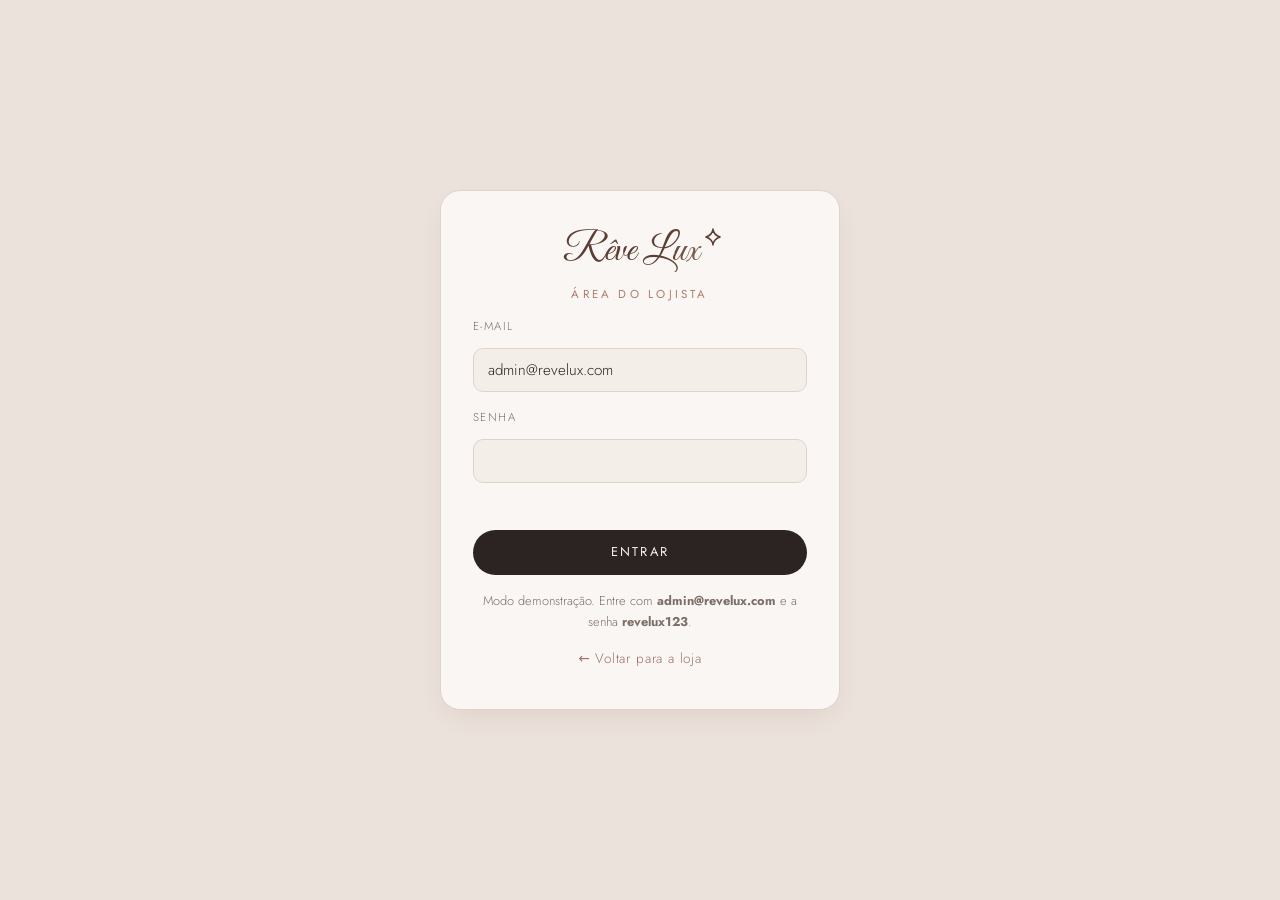
==== admin.html @ dc0aebc9 "Loja funcional: catálogo, página de produto, sacola, favoritos, painel admin e esquema Supabase - st" ====
<!doctype html>
<html lang="pt-BR">
<head>
<meta charset="utf-8">
<meta name="viewport" content="width=device-width, initial-scale=1">
<meta name="robots" content="noindex">
<title>Painel Rêve Lux</title>
<link rel="preconnect" href="https://fonts.googleapis.com">
<link rel="preconnect" href="https://fonts.gstatic.com" crossorigin>
<link href="https://fonts.googleapis.com/css2?family=Cormorant+Garamond:ital,wght@0,400;0,500;0,600;1,400&family=Great+Vibes&family=Jost:wght@300;400;500&display=swap" rel="stylesheet">
<link rel="stylesheet" href="assets/css/style.css">
<link rel="stylesheet" href="assets/css/admin.css">
<script>try{var t=localStorage.getItem('rl-theme');if(t)document.documentElement.dataset.theme=t;}catch(e){}</script>
</head>
<body class="admin">

<!-- Login -->
<section class="login" id="login-view">
  <form class="login__card" id="login-form" novalidate>
    <span class="brand"><span class="brand__name">Rêve Lux</span><svg class="brand__star" viewBox="0 0 24 24" aria-hidden="true"><path d="M12 2.5c.5 4.6 2.6 7.6 8.5 9.5-5.9 1.9-8 4.9-8.5 9.5-.5-4.6-2.6-7.6-8.5-9.5 5.9-1.9 8-4.9 8.5-9.5z"/></svg></span>
    <p class="eyebrow">Área do lojista</p>
    <label class="field"><span>E-mail</span><input id="login-email" type="email" autocomplete="username" required></label>
    <label class="field"><span>Senha</span><input id="login-pass" type="password" autocomplete="current-password" required></label>
    <p class="form-error" id="login-error" role="alert"></p>
    <button class="btn btn--primary btn--block">Entrar</button>
    <p class="muted login__hint" id="login-hint"></p>
    <a class="link" href="index.html">← Voltar para a loja</a>
  </form>
</section>

<!-- Painel -->
<div class="panel" id="panel-view" hidden>
  <header class="panel__top">
    <a href="index.html" class="brand"><span class="brand__name">Rêve Lux</span><svg class="brand__star" viewBox="0 0 24 24" aria-hidden="true"><path d="M12 2.5c.5 4.6 2.6 7.6 8.5 9.5-5.9 1.9-8 4.9-8.5 9.5-.5-4.6-2.6-7.6-8.5-9.5 5.9-1.9 8-4.9 8.5-9.5z"/></svg></a>
    <span class="mode" id="mode"></span>
    <div class="panel__actions">
      <button class="icon-btn theme-toggle" aria-label="Alternar tema claro/escuro">
        <svg class="i-sun" viewBox="0 0 24 24"><circle cx="12" cy="12" r="4"/><path d="M12 2v2M12 20v2M4.9 4.9l1.4 1.4M17.7 17.7l1.4 1.4M2 12h2M20 12h2M4.9 19.1l1.4-1.4M17.7 6.3l1.4-1.4"/></svg>
        <svg class="i-moon" viewBox="0 0 24 24"><path d="M20 14.5A8 8 0 1 1 9.5 4a6.5 6.5 0 0 0 10.5 10.5z"/></svg>
      </button>
      <button class="btn btn--ghost btn--sm" id="logout">Sair</button>
    </div>
  </header>

  <main class="panel__main">
    <div class="panel__head">
      <div><p class="eyebrow">Catálogo</p><h1>Produtos</h1></div>
      <button class="btn btn--primary" id="new-btn">+ Novo produto</button>
    </div>

    <div class="stats" id="stats"></div>

    <div class="toolbar">
      <input type="search" id="filter" placeholder="Buscar por nome…" aria-label="Buscar produtos">
      <select id="filter-cat" aria-label="Filtrar por categoria"><option value="">Todas as categorias</option></select>
      <button class="btn btn--ghost btn--sm" id="reset-demo" hidden>Restaurar catálogo de exemplo</button>
    </div>

    <div class="table-wrap">
      <table class="table">
        <thead><tr><th>Produto</th><th>Categoria</th><th>Preço</th><th>Estoque</th><th>Status</th><th><span class="sr-only">Ações</span></th></tr></thead>
        <tbody id="rows"></tbody>
      </table>
    </div>
  </main>
</div>

<!-- Editor -->
<aside class="drawer" id="editor" aria-hidden="true">
  <form class="drawer__panel editor" id="form" novalidate>
    <button type="button" class="icon-btn drawer__close" aria-label="Fechar">✕</button>
    <h3 id="form-title">Novo produto</h3>

    <div class="editor__body">
      <label class="field"><span>Nome *</span><input id="f-name" required maxlength="120"></label>
      <div class="row2">
        <label class="field"><span>Categoria *</span><select id="f-category" required></select></label>
        <label class="field"><span>Selo</span><input id="f-tag" placeholder="Ex.: Novo, Últimas peças" maxlength="30"></label>
      </div>
      <div class="row3">
        <label class="field"><span>Preço (R$) *</span><input id="f-price" type="number" step="0.01" min="0" required></label>
        <label class="field"><span>Preço "de" (R$)</span><input id="f-compare" type="number" step="0.01" min="0" placeholder="Opcional"></label>
        <label class="field"><span>Estoque</span><input id="f-stock" type="number" step="1" min="0" value="0"></label>
      </div>

      <fieldset class="field">
        <legend>Fotos</legend>
        <div class="imgs" id="f-images"></div>
        <div class="imgs__add">
          <label class="btn btn--ghost btn--sm"><input type="file" id="f-upload" accept="image/*" multiple hidden>Enviar fotos</label>
          <input id="f-image-url" type="url" placeholder="ou cole o link de uma imagem">
          <button type="button" class="btn btn--ghost btn--sm" id="f-add-url">Adicionar</button>
        </div>
        <small class="muted">A primeira foto é a capa. Use fotos em 3:4 (ex.: 1200 × 1600 px).</small>
      </fieldset>

      <fieldset class="field">
        <legend>Cores</legend>
        <div id="f-colors" class="colors"></div>
        <button type="button" class="btn btn--ghost btn--sm" id="f-add-color">+ Cor</button>
      </fieldset>

      <label class="field"><span>Tamanhos (separados por vírgula)</span><input id="f-sizes" placeholder="PP, P, M, G, GG"></label>
      <label class="field"><span>Descrição</span><textarea id="f-description" rows="4" maxlength="2000"></textarea></label>
      <label class="field"><span>Detalhes (um por linha)</span><textarea id="f-details" rows="4" placeholder="Tecido: linho&#10;Lavar à mão"></textarea></label>

      <div class="toggles">
        <label><input type="checkbox" id="f-active" checked> Visível na loja</label>
        <label><input type="checkbox" id="f-new"> Mostrar em Novidades</label>
        <label><input type="checkbox" id="f-best"> Mostrar em Mais vendidos</label>
      </div>
      <p class="form-error" id="form-error" role="alert"></p>
    </div>

    <div class="editor__foot">
      <button type="button" class="btn btn--ghost" id="delete-btn" hidden>Excluir</button>
      <span class="confirm" id="confirm" hidden>Excluir mesmo? <button type="button" class="link" id="confirm-yes">Sim, excluir</button> <button type="button" class="link" id="confirm-no">Cancelar</button></span>
      <button class="btn btn--primary" id="save-btn">Salvar produto</button>
    </div>
  </form>
</aside>

<div class="toast" id="toast" role="status"></div>

<script src="assets/js/config.js"></script>
<script src="assets/js/data.js"></script>
<script src="assets/js/store.js"></script>
<script src="assets/js/admin.js"></script>
</body>
</html>
---- assets/css/style.css ----
/* ==========================================================
   Rêve Lux — Design tokens
   Paleta: pérola / marfim / nude, com rosé-gold só como acento.
   ========================================================== */
:root{
  --bg:#f4eee9;
  --surface:#faf6f3;
  --surface-2:#ebe2db;
  --text:#2b2422;
  --muted:#7c6e68;
  --line:#dfd3ca;
  --accent:#ad7d6e;
  --brown-1:#5a3e33;   /* marrom escuro do nome */
  --brown-2:#b48a72;   /* marrom claro do nome */          /* rosé-gold suave */
  --accent-strong:#9c6f61;
  --accent-soft:#e8d8ce;
  --on-accent:#ffffff;
  --shadow:0 10px 30px -12px rgba(120,80,65,.18);
  --ph-a:#ece0d7; --ph-b:#dcc6b8; /* placeholders de produto */
  --radius:14px;
  --serif:"Cormorant Garamond",Georgia,serif;
  --script:"Great Vibes",cursive;
  --sans:"Jost",system-ui,sans-serif;
  --t:.45s cubic-bezier(.4,0,.2,1);
  color-scheme:light;
}
@media (prefers-color-scheme:dark){
  :root:not([data-theme="light"]){
    --bg:#16120f; --surface:#1f1916; --surface-2:#261f1b; --text:#f2e9e4; --muted:#a8988f;
    --line:#352b26; --accent:#d4a998; --accent-strong:#e6c0b0; --accent-soft:#2e2420; --on-accent:#1b1411; --brown-1:#c9a088; --brown-2:#f0d6c4;
    --shadow:0 10px 30px -12px rgba(0,0,0,.6); --ph-a:#2a221e; --ph-b:#3a2e28; color-scheme:dark;
  }
}
:root[data-theme="dark"]{
  --bg:#16120f; --surface:#1f1916; --surface-2:#261f1b; --text:#f2e9e4; --muted:#a8988f;
  --line:#352b26; --accent:#d4a998; --accent-strong:#e6c0b0; --accent-soft:#2e2420; --on-accent:#1b1411; --brown-1:#c9a088; --brown-2:#f0d6c4;
  --shadow:0 10px 30px -12px rgba(0,0,0,.6); --ph-a:#2a221e; --ph-b:#3a2e28; color-scheme:dark;
}

/* ---------- Base ---------- */
*,*::before,*::after{box-sizing:border-box}
[hidden]{display:none!important}
html{scroll-behavior:smooth}
body{margin:0;background:var(--bg);color:var(--text);font:300 16px/1.6 var(--sans);-webkit-font-smoothing:antialiased;overflow-x:hidden}
/* transição suave de tema em todos os elementos coloridos */
body,body *{transition:background-color var(--t),color var(--t),border-color var(--t),fill var(--t),stroke var(--t),box-shadow var(--t)}
img{max-width:100%;display:block}
a{color:inherit;text-decoration:none}
ul{list-style:none;margin:0;padding:0}
h1,h2,h3{font-family:var(--serif);font-weight:500;line-height:1.1;margin:0}
h4{font:500 .8rem/1 var(--sans);letter-spacing:.18em;text-transform:uppercase;margin:0 0 1rem}
button{font:inherit;color:inherit;cursor:pointer}
svg{width:22px;height:22px;fill:none;stroke:currentColor;stroke-width:1.4;stroke-linecap:round;stroke-linejoin:round}
.container{width:min(1240px,100% - 32px);margin-inline:auto}
.muted{color:var(--muted)}
.eyebrow{font:400 .72rem/1 var(--sans);letter-spacing:.28em;text-transform:uppercase;color:var(--accent);margin:0 0 .8rem}
.script{font-family:var(--script);font-size:2.4rem;color:var(--accent);line-height:1}
.link{font-size:.85rem;letter-spacing:.06em;color:var(--accent-strong);border-bottom:1px solid transparent}
.link:hover{border-color:currentColor}
:focus-visible{outline:2px solid var(--accent);outline-offset:3px;border-radius:4px}

/* ---------- Buttons ---------- */
.btn{display:inline-flex;align-items:center;justify-content:center;gap:.5rem;padding:.95rem 1.8rem;border-radius:999px;border:1px solid transparent;font:400 .8rem/1 var(--sans);letter-spacing:.16em;text-transform:uppercase}
.btn--primary{background:var(--text);color:var(--bg)}
.btn--primary:hover{background:var(--accent-strong);color:var(--on-accent)}
.btn--ghost{border-color:var(--line);background:transparent}
.btn--ghost:hover{border-color:var(--accent)}
.btn--block{width:100%}
.icon-btn{position:relative;display:grid;place-items:center;width:42px;height:42px;border-radius:50%;border:0;background:transparent}
.icon-btn:hover{background:var(--accent-soft)}
.badge{position:absolute;top:4px;right:2px;min-width:17px;height:17px;padding:0 4px;border-radius:9px;background:var(--accent);color:var(--on-accent);font-size:.65rem;display:grid;place-items:center}

/* ---------- Announcement ---------- */
.announce{background:var(--surface-2);border-bottom:1px solid var(--line);height:36px;overflow:hidden;font-size:.72rem;letter-spacing:.14em;text-transform:uppercase;color:var(--muted)}
.announce__track{display:flex;flex-direction:column;animation:ticker 12s infinite}
.announce__track span{height:36px;display:grid;place-items:center;text-align:center;padding:0 16px}
@keyframes ticker{0%,28%{transform:translateY(0)}33%,61%{transform:translateY(-36px)}66%,94%{transform:translateY(-72px)}100%{transform:translateY(0)}}

/* ---------- Header ---------- */
.header{position:sticky;top:0;z-index:40;background:color-mix(in srgb,var(--bg) 88%,transparent);backdrop-filter:blur(14px);border-bottom:1px solid var(--line)}
.header__row{display:grid;grid-template-columns:auto 1fr auto;align-items:center;gap:1.5rem;height:76px}
.brand{position:relative;display:inline-flex;align-items:center;justify-content:center}
.brand__name{position:relative;color:var(--brown-1);background:linear-gradient(100deg,var(--brown-1) 0%,var(--brown-1) 30%,var(--brown-2) 50%,var(--brown-1) 70%,var(--brown-1) 100%);background-size:250% 100%;-webkit-background-clip:text;background-clip:text;-webkit-text-fill-color:transparent;animation:brandShift 6s ease-in-out infinite;padding:0 .15em}
.brand__star{width:.5em;height:.5em;font-size:2.5rem;align-self:flex-start;margin:-.05em 0 0 -.05em;stroke:var(--brown-1);stroke-width:1.8;fill:none;animation:twinkle 6s ease-in-out infinite}
@keyframes twinkle{0%,100%{transform:scale(1) rotate(0);stroke:var(--brown-1)}50%{transform:scale(1.12) rotate(12deg);stroke:var(--brown-2)}}
@keyframes brandShift{0%,100%{background-position:100% 0}50%{background-position:0 0}}
.manifesto__logo{width:140px;height:140px;border-radius:50%;object-fit:cover;margin:0 auto;border:1px solid var(--line);box-shadow:var(--shadow)}
.brand__name{font:400 2.5rem/1.1 var(--script)}
.search{display:flex;align-items:center;gap:.6rem;max-width:460px;width:100%;justify-self:center;background:var(--surface-2);border:1px solid var(--line);border-radius:999px;padding:0 1rem;height:44px;color:var(--muted)}
.search input{flex:1;border:0;background:transparent;outline:0;font:inherit;color:var(--text)}
.header__actions{display:flex;gap:.2rem}
.menu-toggle{display:none}
.theme-toggle .i-moon{display:none}
:root[data-theme="dark"] .theme-toggle .i-sun{display:none}
:root[data-theme="dark"] .theme-toggle .i-moon{display:block}
.nav ul{display:flex;justify-content:center;gap:2.4rem;height:46px;align-items:center;font-size:.78rem;letter-spacing:.16em;text-transform:uppercase}
.nav a{position:relative;padding:.4rem 0}
.nav a::after{content:"";position:absolute;left:0;right:0;bottom:0;height:1px;background:var(--accent);transform:scaleX(0);transition:transform var(--t)}
.nav a:hover::after{transform:scaleX(1)}
.nav__sale{color:var(--accent-strong)}

/* ---------- Placeholders de imagem ---------- */
.ph{position:relative;width:100%;height:100%;background:
  radial-gradient(120% 80% at 30% 10%,rgba(255,255,255,.55),transparent 60%),
  linear-gradient(160deg,var(--ph-a),var(--ph-b));overflow:hidden}
.ph::after{content:"";position:absolute;inset:0;background:repeating-linear-gradient(115deg,transparent 0 22px,rgba(255,255,255,.08) 22px 24px)}
.ph span{position:absolute;inset:auto 0 12%;text-align:center;font:400 clamp(3rem,7vw,5.5rem)/1 var(--script);color:var(--accent);opacity:.55}

/* ---------- Hero ---------- */
.hero{position:relative;background:linear-gradient(180deg,var(--surface-2),var(--bg));overflow:hidden}
/* altura cabe na tela: viewport menos header (~158px) */
.hero__viewport{display:grid;height:clamp(460px,calc(100svh - 158px),720px)}
.hero__slide{grid-area:1/1;display:flex;align-items:center;opacity:0;visibility:hidden;transition:opacity .9s ease,visibility .9s}
.hero__slide.is-active{opacity:1;visibility:visible}
.hero__grid{display:grid;grid-template-columns:1.05fr .95fr;gap:clamp(2rem,5vw,5rem);align-items:center;height:100%;padding-block:clamp(1.5rem,3vw,2.5rem);padding-inline:clamp(2.5rem,5vw,4rem)}
.hero__title{font-size:clamp(2.4rem,5vw,4.4rem);font-weight:400;letter-spacing:-.01em}
.hero__title em{font-style:italic;color:var(--accent-strong)}
.lead{font-size:1.08rem;color:var(--muted);max-width:44ch;margin:1.4rem 0 2rem}
.hero__cta{display:flex;flex-wrap:wrap;gap:.8rem}
.hero__copy>*{transform:translateY(16px);opacity:0;transition:transform .8s ease,opacity .8s ease}
.is-active .hero__copy>*{transform:none;opacity:1}
.is-active .hero__copy>:nth-child(2){transition-delay:.1s}.is-active .hero__copy>:nth-child(3){transition-delay:.2s}.is-active .hero__copy>:nth-child(4){transition-delay:.3s}
.hero__art{position:relative;height:100%;display:flex;align-items:center;justify-content:center;min-height:0}
.hero__frame{position:relative;height:100%;max-height:100%;aspect-ratio:3/4;max-width:100%;border-radius:999px 999px var(--radius) var(--radius);overflow:hidden;box-shadow:var(--shadow);border:1px solid var(--line)}
.hero__frame img{position:absolute;inset:0;width:100%;height:100%;object-fit:cover;transform:scale(1.06);transition:transform 6s ease}
.is-active .hero__frame img{transform:scale(1)}
.hero__tag{position:absolute;left:0;bottom:12%;background:var(--surface);border:1px solid var(--line);border-radius:var(--radius);padding:1rem 1.2rem;font-size:.8rem;line-height:1.5;box-shadow:var(--shadow)}
.hero__arrow{position:absolute;top:50%;translate:0 -50%;z-index:3;width:48px;height:48px;border-radius:50%;border:1px solid var(--line);background:color-mix(in srgb,var(--surface) 80%,transparent);backdrop-filter:blur(6px);display:grid;place-items:center}
.hero__arrow:hover{background:var(--surface);border-color:var(--accent)}
.hero__arrow--prev{left:max(12px,env(safe-area-inset-left,0px))}
.hero__arrow--next{right:max(12px,env(safe-area-inset-right,0px))}
.hero__dots{position:absolute;left:50%;bottom:1rem;translate:-50% 0;display:flex;gap:.5rem;z-index:3}
.hero__dots button{width:8px;height:8px;padding:0;border-radius:99px;border:0;background:var(--line);transition:width var(--t),background-color var(--t)}
.hero__dots button[aria-selected="true"]{width:26px;background:var(--accent)}
.hero__tag strong{font:500 1.1rem var(--serif)}

/* ---------- Benefits ---------- */
.benefits{border-block:1px solid var(--line);background:var(--surface)}
.benefits ul{display:grid;grid-template-columns:repeat(4,1fr)}
.benefits li{display:flex;gap:.9rem;align-items:center;justify-content:center;padding:1.4rem .5rem;color:var(--accent)}
.benefits li+li{border-left:1px solid var(--line)}
.benefits div{display:flex;flex-direction:column;line-height:1.3;color:var(--text)}
.benefits strong{font-weight:500;font-size:.9rem}
.benefits span{font-size:.78rem;color:var(--muted)}

/* ---------- Sections ---------- */
[id]{scroll-margin-top:140px}
.cats li.is-target .ph{box-shadow:0 0 0 2px var(--accent);transform:translateY(-4px)}
.nav a.is-current::after{transform:scaleX(1)}
.section{padding:clamp(3rem,7vw,5.5rem) 0}
.section--tight{padding-top:0}
.section__head{text-align:center;margin-bottom:2.5rem}
.section__head h2{font-size:clamp(2rem,4vw,2.9rem)}
.section__head--row{display:flex;justify-content:space-between;align-items:end;text-align:left}

/* Categorias */
.cats{display:grid;grid-template-columns:repeat(6,1fr);gap:1.4rem}
.cats a{display:flex;flex-direction:column;align-items:center;gap:.9rem;font-size:.8rem;letter-spacing:.14em;text-transform:uppercase}
.cats .ph{aspect-ratio:1;border-radius:50%;border:1px solid var(--line);transition:transform var(--t),box-shadow var(--t)}
.cats a:hover .ph{transform:translateY(-4px);box-shadow:var(--shadow)}

/* Product grid + card */
.grid{display:grid;grid-template-columns:repeat(4,1fr);gap:clamp(.8rem,2vw,1.6rem)}
.card{position:relative;display:flex;flex-direction:column}
.card__media{position:relative;aspect-ratio:3/4;border-radius:var(--radius);overflow:hidden;background:var(--surface-2)}
.card__media .ph{transition:transform .8s cubic-bezier(.2,.7,.2,1)}
.card:hover .card__media .ph{transform:scale(1.05)}
.card__media .ph span{font-size:2.4rem;opacity:.4}
.card__tags{position:absolute;top:.7rem;left:.7rem;display:flex;gap:.35rem;z-index:2}
.tag{background:var(--surface);color:var(--text);font-size:.62rem;letter-spacing:.14em;text-transform:uppercase;padding:.35rem .6rem;border-radius:999px}
.tag--off{background:var(--accent);color:var(--on-accent)}
.card__fav{position:absolute;top:.5rem;right:.5rem;z-index:2;background:var(--surface);width:36px;height:36px}
.card__fav[aria-pressed="true"] svg{fill:var(--accent);stroke:var(--accent)}
.card__fav svg{width:18px;height:18px}
.card__add{position:absolute;left:.7rem;right:.7rem;bottom:.7rem;z-index:2;opacity:0;transform:translateY(8px);transition:opacity var(--t),transform var(--t),background-color var(--t)}
.card:hover .card__add,.card:focus-within .card__add{opacity:1;transform:none}
.card__body{padding:.9rem .2rem 0}
.card__name{font:500 1.15rem/1.25 var(--serif)}
.swatches{display:flex;gap:.35rem;margin:.45rem 0}
.swatches i{width:12px;height:12px;border-radius:50%;border:1px solid var(--line)}
.price{display:flex;gap:.6rem;align-items:baseline;margin-top:.2rem}
.price del{font-size:.85rem;color:var(--muted)}
.price strong{font-weight:500}
.inst{font-size:.78rem;color:var(--muted)}
.pix{font-size:.78rem;color:var(--accent-strong)}

/* Duo banners */
.duo{display:grid;grid-template-columns:1fr 1fr;gap:1.4rem}
.promo{position:relative;aspect-ratio:16/10;border-radius:var(--radius);overflow:hidden;border:1px solid var(--line)}
.promo .ph{transition:transform 1s ease}
.promo:hover .ph{transform:scale(1.04)}
.ph--promo2{background:radial-gradient(90% 70% at 80% 20%,rgba(255,255,255,.5),transparent 60%),linear-gradient(200deg,var(--ph-b),var(--ph-a))}
.promo__txt{position:absolute;left:2rem;bottom:2rem;z-index:2}
.promo h3{font-size:clamp(1.8rem,3.4vw,2.6rem);margin-bottom:.6rem}

/* Manifesto */
.manifesto{background:var(--surface-2);border-block:1px solid var(--line);padding:clamp(3.5rem,8vw,6rem) 0;text-align:center}
.manifesto__inner{max-width:760px}
.manifesto .script{font-size:3.4rem}
.manifesto p{font:italic 400 clamp(1.3rem,2.6vw,1.75rem)/1.5 var(--serif);margin:1.2rem 0 1.6rem}

/* Reviews */
.reviews{display:grid;grid-template-columns:repeat(3,1fr);gap:1.4rem}
.review{margin:0;background:var(--surface);border:1px solid var(--line);border-radius:var(--radius);padding:2rem}
.stars{color:var(--accent);letter-spacing:.2em;font-size:.85rem}
.review blockquote{margin:1rem 0;font:400 1.2rem/1.5 var(--serif)}
.review figcaption{font-size:.8rem;color:var(--muted);letter-spacing:.06em}

/* Insta */
.insta{display:grid;grid-template-columns:repeat(6,1fr);gap:.6rem}
.insta a{aspect-ratio:1;border-radius:10px;overflow:hidden;position:relative}
.insta a::before{content:"♡";position:absolute;inset:0;z-index:2;display:grid;place-items:center;font-size:1.6rem;color:#fff;background:rgba(60,40,32,.35);opacity:0;transition:opacity var(--t)}
.insta a:hover::before{opacity:1}

.insta__avatar{width:96px;height:96px;border-radius:50%;margin:0 auto 1rem;padding:3px;background:linear-gradient(135deg,var(--brown-2),var(--brown-1));box-shadow:var(--shadow)}
.insta__cta{display:flex;justify-content:center;margin-top:2rem}
.insta__cta svg{width:18px;height:18px}

/* Newsletter */
.newsletter{background:var(--text);color:var(--bg);padding:3.2rem 0}
.newsletter__inner{display:flex;justify-content:space-between;align-items:center;gap:2rem;flex-wrap:wrap}
.newsletter h2{font-size:clamp(1.7rem,3vw,2.3rem)}
.newsletter p{margin:.4rem 0 0;opacity:.7}
.newsletter form{display:flex;gap:.6rem;flex:1;max-width:480px;min-width:0}
.newsletter input{flex:1;min-width:0;height:50px;border-radius:999px;border:1px solid color-mix(in srgb,var(--bg) 30%,transparent);background:transparent;color:var(--bg);padding:0 1.3rem;font:inherit}
.newsletter input::placeholder{color:inherit;opacity:.6}
.newsletter .btn--primary{background:var(--bg);color:var(--text)}
.newsletter .btn--primary:hover{background:var(--accent);color:var(--on-accent)}

/* Footer */
.footer{padding:4rem 0 1.5rem;background:var(--surface);border-top:1px solid var(--line);font-size:.9rem}
.footer__grid{display:grid;grid-template-columns:1.4fr repeat(4,1fr);gap:2rem}
.footer li{margin-bottom:.55rem;color:var(--muted)}
.footer a:hover{color:var(--accent-strong)}
.socials{display:flex;gap:.5rem;margin-top:1rem}
.socials a{width:36px;height:36px;border:1px solid var(--line);border-radius:50%;display:grid;place-items:center;font-size:.7rem}
.pay{display:flex;flex-wrap:wrap;gap:.4rem}
.pay span{border:1px solid var(--line);border-radius:6px;padding:.3rem .55rem;font-size:.72rem;color:var(--muted)}
.footer__bottom{border-top:1px solid var(--line);margin-top:3rem;padding-top:1.5rem;font-size:.75rem;text-align:center}

/* WhatsApp flutuante */
.whats{position:fixed;right:20px;bottom:20px;z-index:50;width:56px;height:56px;border-radius:50%;display:grid;place-items:center;background:var(--accent);color:var(--on-accent);box-shadow:var(--shadow)}
.whats:hover{transform:scale(1.06)}
.whats svg{width:26px;height:26px}

/* Drawers */
.drawer{position:fixed;inset:0;z-index:60;background:rgba(30,20,16,.35);opacity:0;pointer-events:none;transition:opacity var(--t)}
.drawer.is-open{opacity:1;pointer-events:auto}
.drawer__panel{position:absolute;top:0;right:0;height:100%;width:min(400px,88vw);background:var(--bg);padding:2rem 1.6rem;display:flex;flex-direction:column;transform:translateX(100%);transition:transform var(--t),background-color var(--t)}
.drawer__panel--left{right:auto;left:0;transform:translateX(-100%)}
.drawer.is-open .drawer__panel{transform:none}
.drawer__close{position:absolute;top:1rem;right:1rem}
.drawer h3{font-size:1.8rem;margin-bottom:1.5rem}
.drawer__nav{margin-top:2rem}
.drawer__nav a{display:block;padding:.9rem 0;border-bottom:1px solid var(--line);letter-spacing:.14em;text-transform:uppercase;font-size:.85rem}
.cart__list{flex:1;overflow:auto}
.cart__list li{display:grid;grid-template-columns:64px 1fr;gap:.9rem;padding:.8rem 0;border-bottom:1px solid var(--line);font-size:.9rem}
.cart__list li.muted{display:block}
.cart__list .ph{aspect-ratio:3/4;border-radius:8px}
.cart__foot div{display:flex;justify-content:space-between;margin:1rem 0}

/* Reveal on scroll */
.reveal{opacity:0;transform:translateY(24px);transition:opacity .9s ease,transform .9s ease}
.reveal.is-in{opacity:1;transform:none}
@media (prefers-reduced-motion:reduce){
  *,*::before,*::after{animation:none!important;transition:none!important}
  .reveal{opacity:1;transform:none}
}

/* ---------- Responsivo ---------- */
@media (max-width:1024px){
  .grid{grid-template-columns:repeat(3,1fr)}
  .cats{grid-template-columns:repeat(3,1fr)}
  .footer__grid{grid-template-columns:1fr 1fr}
  .benefits ul{grid-template-columns:repeat(2,1fr)}
  .benefits li:nth-child(3){border-left:0}
  .benefits li:nth-child(n+3){border-top:1px solid var(--line)}
}
@media (max-width:760px){
  .menu-toggle{display:grid}
  .nav,.search,.hide-sm{display:none}
  .header__row{grid-template-columns:auto 1fr auto;height:64px;gap:.4rem}
  .brand{justify-self:center}
  .brand__name{font-size:2.1rem}
  .brand__star{font-size:2.1rem}
  .hero__viewport{height:auto;min-height:calc(100svh - 100px)}
  .hero__grid{grid-template-columns:1fr;gap:1.2rem;padding-inline:0;padding-bottom:3rem;align-content:center}
  .hero__art{order:-1;height:auto}
  .hero__frame{height:auto;width:min(62vw,260px)}
  .hero__tag{left:auto;right:0;bottom:8%;padding:.6rem .8rem;font-size:.72rem}
  .hero__title{font-size:2.3rem}
  .lead{margin:.8rem 0 1.2rem;font-size:1rem}
  .hero__arrow{top:200px;width:40px;height:40px}
  .grid{grid-template-columns:repeat(2,1fr)}
  .card__add{opacity:1;transform:none;position:static;margin-top:.6rem;padding:.75rem}
  .duo,.reviews{grid-template-columns:1fr}
  .insta{grid-template-columns:repeat(3,1fr)}
  .section__head--row{align-items:center}
  .benefits li{justify-content:flex-start;padding:1rem .6rem}
  .newsletter form{flex-direction:column;max-width:none}
  .footer__grid{grid-template-columns:1fr}
}

/* ==========================================================
   Loja: imagens nos cards, sacola, catálogo e página de produto
   ========================================================== */
.sr-only{position:absolute;width:1px;height:1px;overflow:hidden;clip:rect(0 0 0 0);white-space:nowrap}
.card__media>img{width:100%;height:100%;object-fit:cover;transition:transform .8s cubic-bezier(.2,.7,.2,1)}
.card:hover .card__media>img{transform:scale(1.05)}
.card__add{text-align:center}
.badge--fav{background:var(--brown-1);color:var(--bg)}

/* Toast */
.toast{position:fixed;left:50%;bottom:calc(24px + env(safe-area-inset-bottom,0px));z-index:80;translate:-50% 20px;opacity:0;pointer-events:none;background:var(--text);color:var(--bg);padding:.85rem 1.3rem;border-radius:999px;font-size:.85rem;max-width:calc(100% - 32px);text-align:center;box-shadow:var(--shadow);transition:opacity var(--t),translate var(--t)}
.toast.is-on{opacity:1;translate:-50% 0}

/* Sacola */
.cart__list li{grid-template-columns:72px 1fr;align-items:start}
.cart__thumb{display:block;aspect-ratio:3/4;border-radius:8px;overflow:hidden;background:var(--surface-2)}
.cart__thumb img{width:100%;height:100%;object-fit:cover}
.cart__info{display:flex;flex-direction:column;gap:.2rem;min-width:0}
.cart__info .muted{font-size:.8rem}
.cart__row{display:flex;justify-content:space-between;align-items:center;margin-top:.4rem}
.cart__remove{align-self:flex-start;border:0;background:none;padding:0;font-size:.75rem;color:var(--muted);text-decoration:underline}
.cart__ship{font-size:.8rem;color:var(--accent-strong);margin:1rem 0 0;text-align:center}
.qty{display:inline-flex;align-items:center;border:1px solid var(--line);border-radius:999px;height:34px}
.qty button{width:32px;height:100%;border:0;background:none;font-size:1rem}
.qty span{min-width:22px;text-align:center;font-variant-numeric:tabular-nums}
.qty--lg{height:52px}
.qty--lg button{width:44px}

/* Breadcrumb, chips, select */
.crumbs{display:flex;flex-wrap:wrap;gap:.5rem;font-size:.75rem;letter-spacing:.1em;text-transform:uppercase;color:var(--muted);margin-bottom:2rem}
.crumbs a:hover{color:var(--accent-strong)}
.catalog{padding-top:2.5rem}
.catalog__head{display:flex;justify-content:space-between;align-items:end;gap:1.5rem;flex-wrap:wrap;margin-bottom:1.5rem}
.catalog__head h1{font-size:clamp(2.2rem,4.5vw,3.2rem);text-wrap:balance}
.catalog__head .muted{margin:.4rem 0 0;font-size:.85rem}
.select select{height:44px;border-radius:999px;border:1px solid var(--line);background:var(--surface);color:var(--text);padding:0 1.1rem;font:inherit;font-size:.85rem}
.chips{display:flex;gap:.5rem;overflow-x:auto;padding-bottom:.4rem;margin-bottom:2rem;scrollbar-width:none}
.chip{flex:none;border:1px solid var(--line);background:var(--surface);border-radius:999px;padding:.55rem 1.1rem;font-size:.75rem;letter-spacing:.12em;text-transform:uppercase}
.chip:hover{border-color:var(--accent)}
.chip[aria-pressed="true"]{background:var(--text);color:var(--bg);border-color:var(--text)}
.empty{grid-column:1/-1;text-align:center;padding:3rem 1rem;display:flex;flex-direction:column;align-items:center;gap:.8rem}
.empty p{max-width:46ch;margin:0;color:var(--muted)}
.empty .script{color:var(--accent);font-size:3rem}

/* Página de produto */
.pdp{padding-top:2.5rem}
.pdp__grid{display:grid;grid-template-columns:1.1fr .9fr;gap:clamp(2rem,5vw,4.5rem);align-items:start}
.pdp__gallery{display:flex;flex-direction:column;gap:.8rem;position:sticky;top:180px}
.pdp__main{position:relative;aspect-ratio:3/4;border-radius:var(--radius);overflow:hidden;background:var(--surface-2);border:1px solid var(--line)}
.pdp__main>img{width:100%;height:100%;object-fit:cover}
.pdp__thumbs{display:flex;gap:.6rem}
.pdp__thumbs button{width:72px;aspect-ratio:3/4;padding:0;border-radius:8px;overflow:hidden;border:1px solid var(--line);background:none}
.pdp__thumbs button[aria-pressed="true"]{outline:2px solid var(--accent);outline-offset:2px}
.pdp__thumbs img{width:100%;height:100%;object-fit:cover}
.pdp__title{font-size:clamp(2rem,4vw,3rem);text-wrap:balance}
.pdp__price{display:flex;gap:.8rem;align-items:baseline;margin:1rem 0 .3rem;font-size:1.5rem}
.pdp__price del{font-size:1rem;color:var(--muted)}
.pdp__price strong{font-weight:500}
.opt{border:0;padding:0;margin:1.6rem 0 0}
.opt legend{font-size:.8rem;letter-spacing:.1em;text-transform:uppercase;color:var(--muted);margin-bottom:.8rem;display:flex;gap:.4rem;align-items:baseline;width:100%}
.opt legend strong{color:var(--text);font-weight:500;text-transform:none;letter-spacing:0}
.opt legend .link{margin-left:auto;text-transform:none;letter-spacing:0}
.opt__colors,.opt__sizes{display:flex;flex-wrap:wrap;gap:.6rem}
.swatch{width:38px;height:38px;border-radius:50%;background:var(--c);border:1px solid var(--line);box-shadow:inset 0 0 0 3px var(--bg)}
.swatch[aria-pressed="true"]{outline:1.5px solid var(--text);outline-offset:2px}
.size{min-width:52px;height:44px;padding:0 .9rem;border-radius:10px;border:1px solid var(--line);background:var(--surface);font-size:.9rem}
.size:hover{border-color:var(--accent)}
.size[aria-pressed="true"]{background:var(--text);color:var(--bg);border-color:var(--text)}
.pdp__buy{display:flex;gap:.7rem;margin-top:2rem;align-items:center}
.pdp__add{flex:1;height:52px}
.pdp__add:disabled{opacity:.5;cursor:not-allowed}
.pdp__fav{width:52px;height:52px;border:1px solid var(--line)}
.pdp__fav[aria-pressed="true"] svg,.card__fav[aria-pressed="true"] svg{fill:var(--accent);stroke:var(--accent)}
.pdp__msg{color:#b4533d;font-size:.85rem;min-height:1.2em;margin:.6rem 0 0}
.pdp__stock{font-size:.85rem;margin:.2rem 0 0}
.pdp__desc{margin-top:1.8rem;border-top:1px solid var(--line);padding-top:1.4rem;line-height:1.75}
.acc{border-bottom:1px solid var(--line)}
.acc summary{cursor:pointer;padding:1rem 0;font-size:.8rem;letter-spacing:.14em;text-transform:uppercase;list-style:none;display:flex;justify-content:space-between}
.acc summary::after{content:"+";font-size:1.1rem;color:var(--accent)}
.acc[open] summary::after{content:"−"}
.acc ul{padding-left:1.1rem;margin:0 0 1rem;list-style:disc;color:var(--muted)}
.acc p{margin:0 0 1rem;color:var(--muted)}
@media (max-width:760px){
  .pdp__grid{grid-template-columns:1fr}
  .pdp__gallery{position:static}
  .catalog__head{align-items:start}
}
---- assets/css/admin.css ----
/* Rêve Lux — painel do lojista (usa os tokens de style.css) */
.admin{min-height:100vh;background:var(--surface-2)}
.btn--sm{padding:.6rem 1rem;font-size:.7rem}

/* Login */
.login{min-height:100vh;display:grid;place-items:center;padding:2rem max(16px,env(safe-area-inset-right,0px)) 2rem max(16px,env(safe-area-inset-left,0px))}
.login__card{width:min(400px,100%);background:var(--surface);border:1px solid var(--line);border-radius:20px;padding:2.4rem 2rem;display:flex;flex-direction:column;gap:1rem;box-shadow:var(--shadow);text-align:center}
.login__card .brand{margin:0 auto}
.login__card .eyebrow{margin:0}
.login__hint{font-size:.8rem;margin:0}

/* Campos */
.field{display:flex;flex-direction:column;gap:.4rem;text-align:left;border:0;padding:0;margin:0;min-width:0}
.field>span,.field>legend{font-size:.72rem;letter-spacing:.12em;text-transform:uppercase;color:var(--muted);padding:0;margin-bottom:.4rem}
.field input:not([type=checkbox]):not([type=color]),.field select,.field textarea,.toolbar input,.toolbar select,.imgs__add input{
  width:100%;height:44px;border-radius:10px;border:1px solid var(--line);background:var(--bg);color:var(--text);padding:0 .9rem;font:inherit;font-size:.95rem}
.field textarea{height:auto;padding:.7rem .9rem;resize:vertical;line-height:1.5}
.field input:focus,.field select:focus,.field textarea:focus,.toolbar input:focus{outline:2px solid var(--accent);outline-offset:0;border-color:transparent}
.field small{font-size:.75rem}
.form-error{color:#b4533d;font-size:.85rem;min-height:1.1em;margin:0}

/* Topo */
.panel__top{position:sticky;top:0;z-index:20;display:flex;align-items:center;gap:1rem;padding:.8rem max(16px,env(safe-area-inset-right,0px)) .8rem max(16px,env(safe-area-inset-left,0px));background:var(--surface);border-bottom:1px solid var(--line)}
.panel__top .brand__name{font-size:2rem}
.mode{font-size:.72rem;letter-spacing:.06em;padding:.35rem .8rem;border-radius:999px;background:var(--accent-soft);color:var(--accent-strong)}
.mode[data-mode=supabase]{background:#dfeee2;color:#2f6b3d}
.panel__actions{margin-left:auto;display:flex;gap:.5rem;align-items:center}
.panel__main{width:min(1200px,100% - 32px);margin:0 auto;padding:2.5rem 0 4rem}
.panel__head{display:flex;justify-content:space-between;align-items:end;gap:1rem;flex-wrap:wrap;margin-bottom:1.6rem}
.panel__head h1{font-size:2.6rem}

/* Números */
.stats{display:grid;grid-template-columns:repeat(4,1fr);gap:1rem;margin-bottom:1.6rem}
.stat{background:var(--surface);border:1px solid var(--line);border-radius:14px;padding:1rem 1.2rem;display:flex;flex-direction:column;gap:.3rem}
.stat span{font-size:.72rem;letter-spacing:.1em;text-transform:uppercase;color:var(--muted)}
.stat strong{font:500 2rem/1 var(--serif);font-variant-numeric:tabular-nums}

.toolbar{display:flex;gap:.7rem;flex-wrap:wrap;margin-bottom:1rem}
.toolbar input{flex:1;min-width:200px;border-radius:999px}
.toolbar select{width:auto;border-radius:999px}

/* Tabela */
.table-wrap{overflow-x:auto;background:var(--surface);border:1px solid var(--line);border-radius:14px}
.table{width:100%;border-collapse:collapse;font-size:.9rem;min-width:720px}
.table th{text-align:left;font-weight:400;font-size:.7rem;letter-spacing:.12em;text-transform:uppercase;color:var(--muted);padding:.9rem 1rem;border-bottom:1px solid var(--line)}
.table td{padding:.8rem 1rem;border-bottom:1px solid var(--line);vertical-align:middle}
.table tr:last-child td{border-bottom:0}
.table .num{font-variant-numeric:tabular-nums}
.table small{display:block;font-size:.72rem}
.cell-prod{display:flex;align-items:center;gap:.8rem}
.cell-prod img,.cell-prod .ph{width:44px;height:58px;border-radius:6px;object-fit:cover;flex:none}
.actions{text-align:right;white-space:nowrap}
.actions .link{margin-right:.8rem}
.pill{display:inline-block;padding:.25rem .65rem;border-radius:999px;font-size:.75rem;background:var(--surface-2)}
.pill--ok{background:#dfeee2;color:#2f6b3d}
.pill--off{background:var(--surface-2);color:var(--muted)}
.pill--warn{background:#f6e7c8;color:#80591a}
.pill--bad{background:#f4d9d2;color:#9a3b28}
:root[data-theme=dark] .pill--ok,:root[data-theme=dark] .mode[data-mode=supabase]{background:#203427;color:#9fd4ab}
:root[data-theme=dark] .pill--warn{background:#3a2f1a;color:#e6c27f}
:root[data-theme=dark] .pill--bad{background:#3d2320;color:#eea494}

/* Editor */
.editor{width:min(560px,100vw);padding:0;gap:0}
.editor h3{padding:1.6rem 1.6rem 0;margin-bottom:1rem}
.editor__body{flex:1;overflow-y:auto;padding:0 1.6rem 1.6rem;display:flex;flex-direction:column;gap:1.1rem}
.editor__foot{display:flex;gap:.7rem;align-items:center;justify-content:flex-end;flex-wrap:wrap;padding:1rem 1.6rem calc(1rem + env(safe-area-inset-bottom,0px));border-top:1px solid var(--line);background:var(--bg)}
.editor__foot #delete-btn,.confirm{margin-right:auto}
.confirm{font-size:.85rem}
.confirm .link{border:0;background:none;padding:0;margin-left:.5rem}
#confirm-yes{color:#b4533d}
.row2{display:grid;grid-template-columns:1fr 1fr;gap:.8rem}
.row3{display:grid;grid-template-columns:repeat(3,1fr);gap:.8rem}
.imgs{display:flex;flex-wrap:wrap;gap:.6rem}
.imgs .muted{margin:0;font-size:.85rem}
.img{position:relative;margin:0;width:84px;aspect-ratio:3/4;border-radius:8px;overflow:hidden;border:1px solid var(--line)}
.img img{width:100%;height:100%;object-fit:cover}
.img__cover{position:absolute;left:4px;top:4px;font-size:.6rem;letter-spacing:.1em;text-transform:uppercase;background:var(--surface);padding:.15rem .4rem;border-radius:99px}
.img__tools{position:absolute;right:4px;bottom:4px;display:flex;gap:3px}
.img__tools button{width:24px;height:24px;border-radius:50%;border:0;background:var(--surface);font-size:.75rem;display:grid;place-items:center}
.imgs__add{display:flex;gap:.5rem;flex-wrap:wrap;margin-top:.6rem}
.imgs__add input{flex:1;min-width:160px;height:38px}
.imgs__add label{cursor:pointer}
.colors{display:flex;flex-direction:column;gap:.5rem;margin-bottom:.5rem}
.color-row{display:flex;gap:.5rem;align-items:center}
.color-row input[type=color]{width:44px;height:40px;border:1px solid var(--line);border-radius:10px;background:var(--bg);padding:3px}
.color-row input:not([type=color]){flex:1;height:40px;border-radius:10px;border:1px solid var(--line);background:var(--bg);color:var(--text);padding:0 .8rem;font:inherit}
.toggles{display:flex;flex-direction:column;gap:.6rem;font-size:.92rem}
.toggles input{accent-color:var(--accent-strong);width:16px;height:16px;margin-right:.5rem;vertical-align:-2px}

@media (max-width:760px){
  .stats{grid-template-columns:1fr 1fr}
  .row2,.row3{grid-template-columns:1fr}
  .mode{display:none}
}
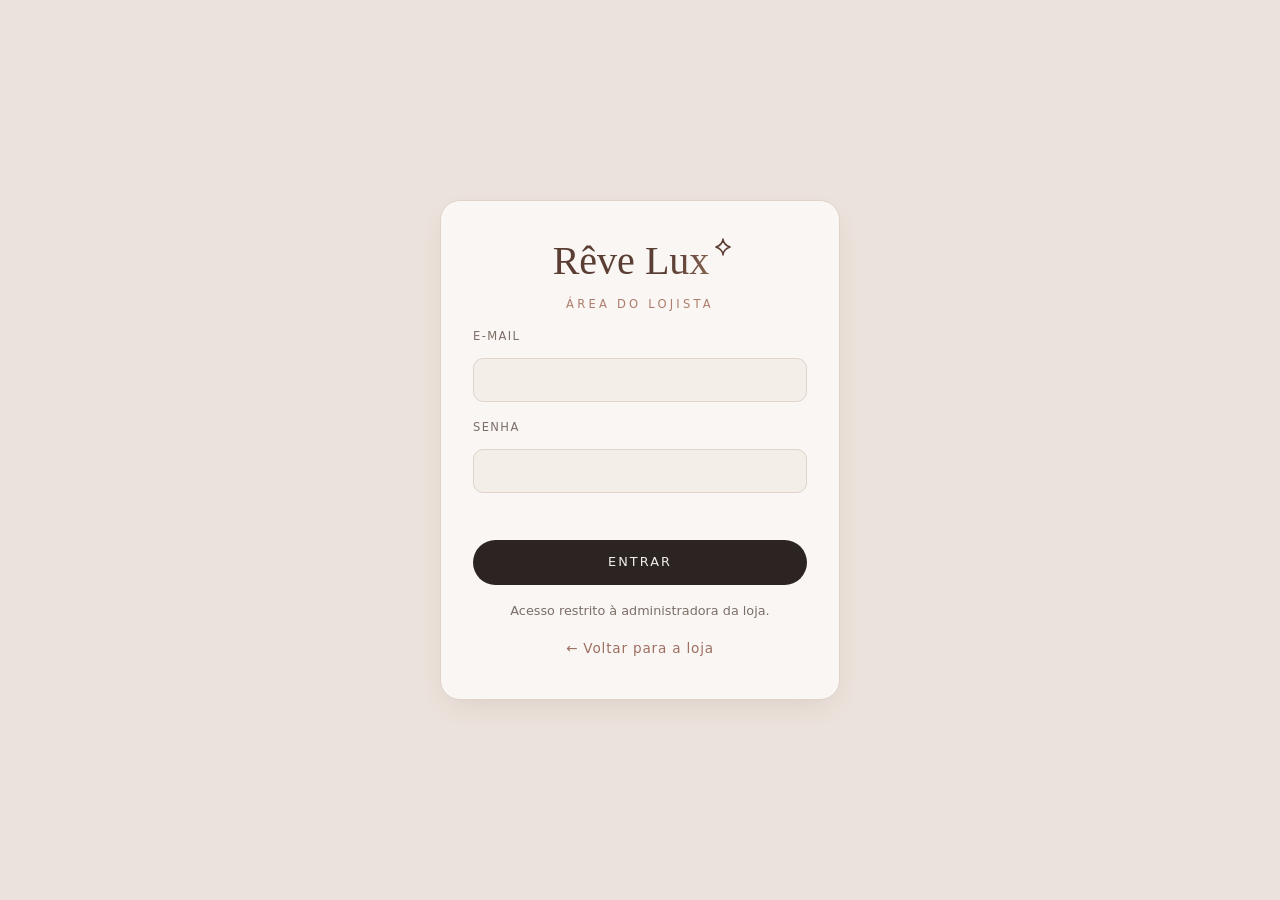
==== commit 701b1577: "Conecta ao Supabase e reforça a segurança da loja e do painel - migrações aplicadas no projeto: esqu" ====
--- a/admin.html
+++ b/admin.html
@@ -3,6 +3,8 @@
 <head>
 <meta charset="utf-8">
 <meta name="viewport" content="width=device-width, initial-scale=1">
+<meta http-equiv="Content-Security-Policy" content="default-src 'self'; script-src 'self'; style-src 'self' 'unsafe-inline' https://fonts.googleapis.com; font-src https://fonts.gstatic.com; img-src 'self' data: blob: https://pfzuuypvagzztfpwjqyz.supabase.co; connect-src 'self' https://pfzuuypvagzztfpwjqyz.supabase.co wss://pfzuuypvagzztfpwjqyz.supabase.co; object-src 'none'; base-uri 'self'; form-action 'self'; frame-src 'none'; manifest-src 'self'; upgrade-insecure-requests">
+<meta name="referrer" content="strict-origin-when-cross-origin">
 <meta name="robots" content="noindex">
 <title>Painel Rêve Lux</title>
 <link rel="preconnect" href="https://fonts.googleapis.com">
@@ -10,7 +12,7 @@
 <link href="https://fonts.googleapis.com/css2?family=Cormorant+Garamond:ital,wght@0,400;0,500;0,600;1,400&family=Great+Vibes&family=Jost:wght@300;400;500&display=swap" rel="stylesheet">
 <link rel="stylesheet" href="assets/css/style.css">
 <link rel="stylesheet" href="assets/css/admin.css">
-<script>try{var t=localStorage.getItem('rl-theme');if(t)document.documentElement.dataset.theme=t;}catch(e){}</script>
+<script src="assets/js/theme-init.js"></script>
 </head>
 <body class="admin">
 
@@ -19,8 +21,8 @@
   <form class="login__card" id="login-form" novalidate>
     <span class="brand"><span class="brand__name">Rêve Lux</span><svg class="brand__star" viewBox="0 0 24 24" aria-hidden="true"><path d="M12 2.5c.5 4.6 2.6 7.6 8.5 9.5-5.9 1.9-8 4.9-8.5 9.5-.5-4.6-2.6-7.6-8.5-9.5 5.9-1.9 8-4.9 8.5-9.5z"/></svg></span>
     <p class="eyebrow">Área do lojista</p>
-    <label class="field"><span>E-mail</span><input id="login-email" type="email" autocomplete="username" required></label>
-    <label class="field"><span>Senha</span><input id="login-pass" type="password" autocomplete="current-password" required></label>
+    <label class="field"><span>E-mail</span><input id="login-email" type="email" autocomplete="username" required maxlength="254"></label>
+    <label class="field"><span>Senha</span><input id="login-pass" type="password" autocomplete="current-password" required maxlength="128"></label>
     <p class="form-error" id="login-error" role="alert"></p>
     <button class="btn btn--primary btn--block">Entrar</button>
     <p class="muted login__hint" id="login-hint"></p>
@@ -43,25 +45,63 @@
   </header>
 
   <main class="panel__main">
-    <div class="panel__head">
-      <div><p class="eyebrow">Catálogo</p><h1>Produtos</h1></div>
-      <button class="btn btn--primary" id="new-btn">+ Novo produto</button>
-    </div>
+    <nav class="tabs" role="tablist" aria-label="Seções do painel">
+      <button role="tab" aria-selected="true" data-tab="produtos">Produtos</button>
+      <button role="tab" aria-selected="false" data-tab="pedidos">Pedidos</button>
+      <button role="tab" aria-selected="false" data-tab="clientes">Clientes</button>
+      <button role="tab" aria-selected="false" data-tab="auditoria">Auditoria</button>
+    </nav>
 
-    <div class="stats" id="stats"></div>
+    <section data-panel="produtos">
+      <div class="panel__head">
+        <div><p class="eyebrow">Catálogo</p><h1>Produtos</h1></div>
+        <button class="btn btn--primary" id="new-btn">+ Novo produto</button>
+      </div>
+      <div class="stats" id="stats"></div>
+      <div class="toolbar">
+        <input type="search" id="filter" placeholder="Buscar por nome…" aria-label="Buscar produtos" maxlength="60">
+        <select id="filter-cat" aria-label="Filtrar por categoria"><option value="">Todas as categorias</option></select>
+        <button class="btn btn--ghost btn--sm" id="reset-demo" hidden>Restaurar catálogo de exemplo</button>
+      </div>
+      <div class="table-wrap">
+        <table class="table">
+          <thead><tr><th>Produto</th><th>Categoria</th><th>Preço</th><th>Estoque</th><th>Status</th><th><span class="sr-only">Ações</span></th></tr></thead>
+          <tbody id="rows"></tbody>
+        </table>
+      </div>
+    </section>
 
-    <div class="toolbar">
-      <input type="search" id="filter" placeholder="Buscar por nome…" aria-label="Buscar produtos">
-      <select id="filter-cat" aria-label="Filtrar por categoria"><option value="">Todas as categorias</option></select>
-      <button class="btn btn--ghost btn--sm" id="reset-demo" hidden>Restaurar catálogo de exemplo</button>
-    </div>
+    <section data-panel="pedidos" hidden>
+      <div class="panel__head"><div><p class="eyebrow">Vendas</p><h1>Pedidos</h1></div></div>
+      <div class="table-wrap">
+        <table class="table">
+          <thead><tr><th>Pedido</th><th>Data</th><th>Itens</th><th>Total</th><th>Status</th><th>Rastreio</th></tr></thead>
+          <tbody id="orders"></tbody>
+        </table>
+      </div>
+    </section>
 
-    <div class="table-wrap">
-      <table class="table">
-        <thead><tr><th>Produto</th><th>Categoria</th><th>Preço</th><th>Estoque</th><th>Status</th><th><span class="sr-only">Ações</span></th></tr></thead>
-        <tbody id="rows"></tbody>
-      </table>
-    </div>
+    <section data-panel="clientes" hidden>
+      <div class="panel__head"><div><p class="eyebrow">Pessoas</p><h1>Clientes</h1></div></div>
+      <p class="muted note">Por privacidade (LGPD), o painel mostra só nome, telefone e data de cadastro. CPF e endereços ficam visíveis apenas no pedido.</p>
+      <div class="table-wrap">
+        <table class="table">
+          <thead><tr><th>Nome</th><th>Telefone</th><th>Perfil</th><th>Cadastro</th></tr></thead>
+          <tbody id="customers"></tbody>
+        </table>
+      </div>
+    </section>
+
+    <section data-panel="auditoria" hidden>
+      <div class="panel__head"><div><p class="eyebrow">Segurança</p><h1>Auditoria</h1></div></div>
+      <p class="muted note">Registro automático, feito pelo banco, de toda criação, edição e exclusão de produtos, mudança de pedido e de permissão.</p>
+      <div class="table-wrap">
+        <table class="table">
+          <thead><tr><th>Quando</th><th>Ação</th><th>Tabela</th><th>Registro</th></tr></thead>
+          <tbody id="audit"></tbody>
+        </table>
+      </div>
+    </section>
   </main>
 </div>
 
@@ -72,7 +112,7 @@
     <h3 id="form-title">Novo produto</h3>
 
     <div class="editor__body">
-      <label class="field"><span>Nome *</span><input id="f-name" required maxlength="120"></label>
+      <label class="field"><span>Nome *</span><input id="f-name" required minlength="2" maxlength="120"></label>
       <div class="row2">
         <label class="field"><span>Categoria *</span><select id="f-category" required></select></label>
         <label class="field"><span>Selo</span><input id="f-tag" placeholder="Ex.: Novo, Últimas peças" maxlength="30"></label>
@@ -87,8 +127,8 @@
         <legend>Fotos</legend>
         <div class="imgs" id="f-images"></div>
         <div class="imgs__add">
-          <label class="btn btn--ghost btn--sm"><input type="file" id="f-upload" accept="image/*" multiple hidden>Enviar fotos</label>
-          <input id="f-image-url" type="url" placeholder="ou cole o link de uma imagem">
+          <label class="btn btn--ghost btn--sm"><input type="file" id="f-upload" accept="image/jpeg,image/png,image/webp,image/avif" multiple hidden>Enviar fotos</label>
+          <input id="f-image-url" type="url" placeholder="ou cole o link (https://) de uma imagem" maxlength="500">
           <button type="button" class="btn btn--ghost btn--sm" id="f-add-url">Adicionar</button>
         </div>
         <small class="muted">A primeira foto é a capa. Use fotos em 3:4 (ex.: 1200 × 1600 px).</small>
@@ -100,9 +140,9 @@
         <button type="button" class="btn btn--ghost btn--sm" id="f-add-color">+ Cor</button>
       </fieldset>
 
-      <label class="field"><span>Tamanhos (separados por vírgula)</span><input id="f-sizes" placeholder="PP, P, M, G, GG"></label>
+      <label class="field"><span>Tamanhos (separados por vírgula)</span><input id="f-sizes" placeholder="PP, P, M, G, GG" maxlength="120"></label>
       <label class="field"><span>Descrição</span><textarea id="f-description" rows="4" maxlength="2000"></textarea></label>
-      <label class="field"><span>Detalhes (um por linha)</span><textarea id="f-details" rows="4" placeholder="Tecido: linho&#10;Lavar à mão"></textarea></label>
+      <label class="field"><span>Detalhes (um por linha)</span><textarea id="f-details" rows="4" maxlength="2000" placeholder="Tecido: linho&#10;Lavar à mão"></textarea></label>
 
       <div class="toggles">
         <label><input type="checkbox" id="f-active" checked> Visível na loja</label>
@@ -124,6 +164,7 @@
 
 <script src="assets/js/config.js"></script>
 <script src="assets/js/data.js"></script>
+<script src="assets/vendor/supabase-2.45.4.min.js"></script>
 <script src="assets/js/store.js"></script>
 <script src="assets/js/admin.js"></script>
 </body>
--- a/assets/css/style.css
+++ b/assets/css/style.css
@@ -42,8 +42,11 @@
 [hidden]{display:none!important}
 html{scroll-behavior:smooth}
 body{margin:0;background:var(--bg);color:var(--text);font:300 16px/1.6 var(--sans);-webkit-font-smoothing:antialiased;overflow-x:hidden}
-/* transição suave de tema em todos os elementos coloridos */
-body,body *{transition:background-color var(--t),color var(--t),border-color var(--t),fill var(--t),stroke var(--t),box-shadow var(--t)}
+/* Troca de tema: a página inteira faz um único fade (View Transitions),
+   então fundo, textos e ícones mudam juntos, sem atraso entre eles. */
+::view-transition-old(root),::view-transition-new(root){animation-duration:.4s;animation-timing-function:ease}
+/* navegador sem View Transitions: troca suave só nos fundos grandes, textos mudam juntos */
+html.theme-fade body,html.theme-fade body *{transition:background-color .35s ease,border-color .35s ease!important}
 img{max-width:100%;display:block}
 a{color:inherit;text-decoration:none}
 ul{list-style:none;margin:0;padding:0}
--- a/assets/css/admin.css
+++ b/assets/css/admin.css
@@ -93,3 +93,11 @@
   .row2,.row3{grid-template-columns:1fr}
   .mode{display:none}
 }
+
+/* Abas */
+.tabs{display:flex;gap:.3rem;border-bottom:1px solid var(--line);margin-bottom:2rem;overflow-x:auto;scrollbar-width:none}
+.tabs button{flex:none;border:0;background:none;padding:.8rem 1.1rem;font-size:.78rem;letter-spacing:.14em;text-transform:uppercase;color:var(--muted);border-bottom:2px solid transparent;margin-bottom:-1px}
+.tabs button[aria-selected="true"]{color:var(--text);border-color:var(--accent)}
+.note{font-size:.85rem;margin:-0.6rem 0 1.2rem;max-width:70ch}
+.table select,.table input{height:34px;border-radius:8px;border:1px solid var(--line);background:var(--bg);color:var(--text);padding:0 .5rem;font:inherit;font-size:.85rem}
+.table input{width:140px}
